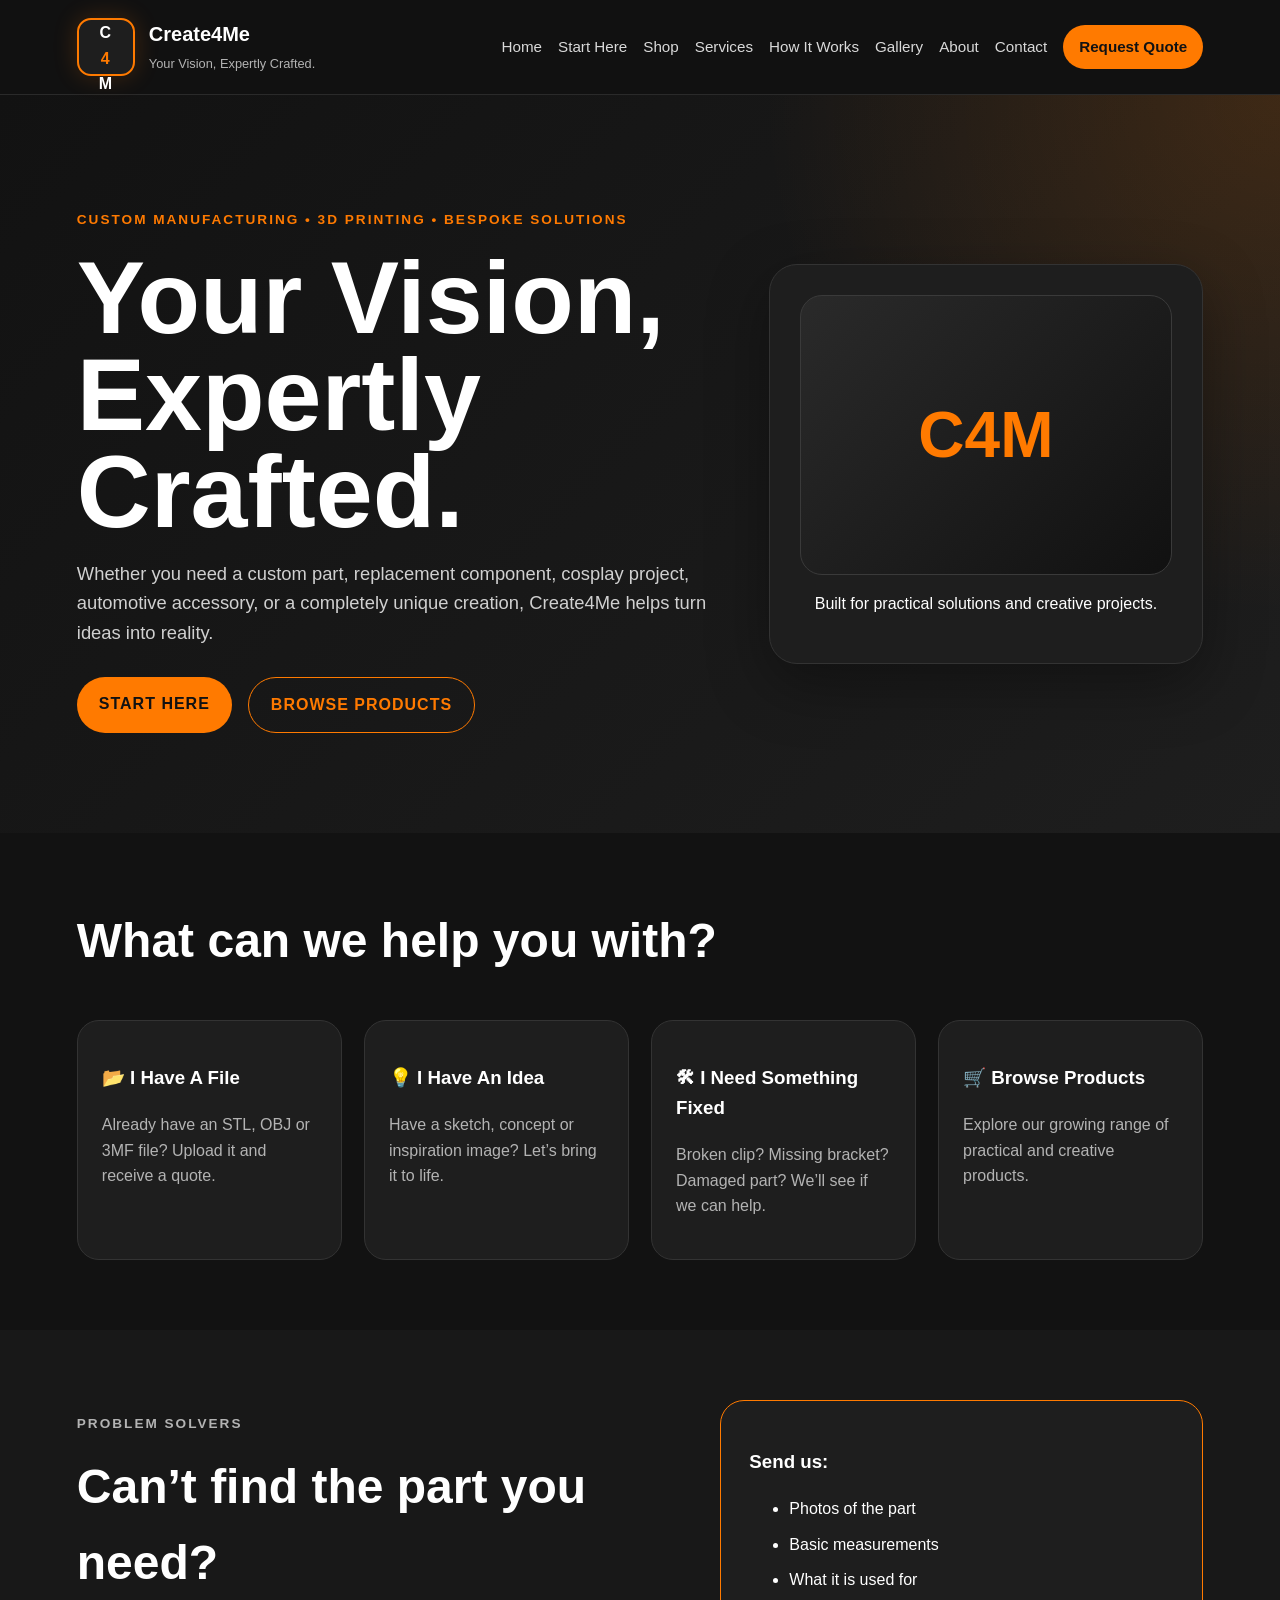
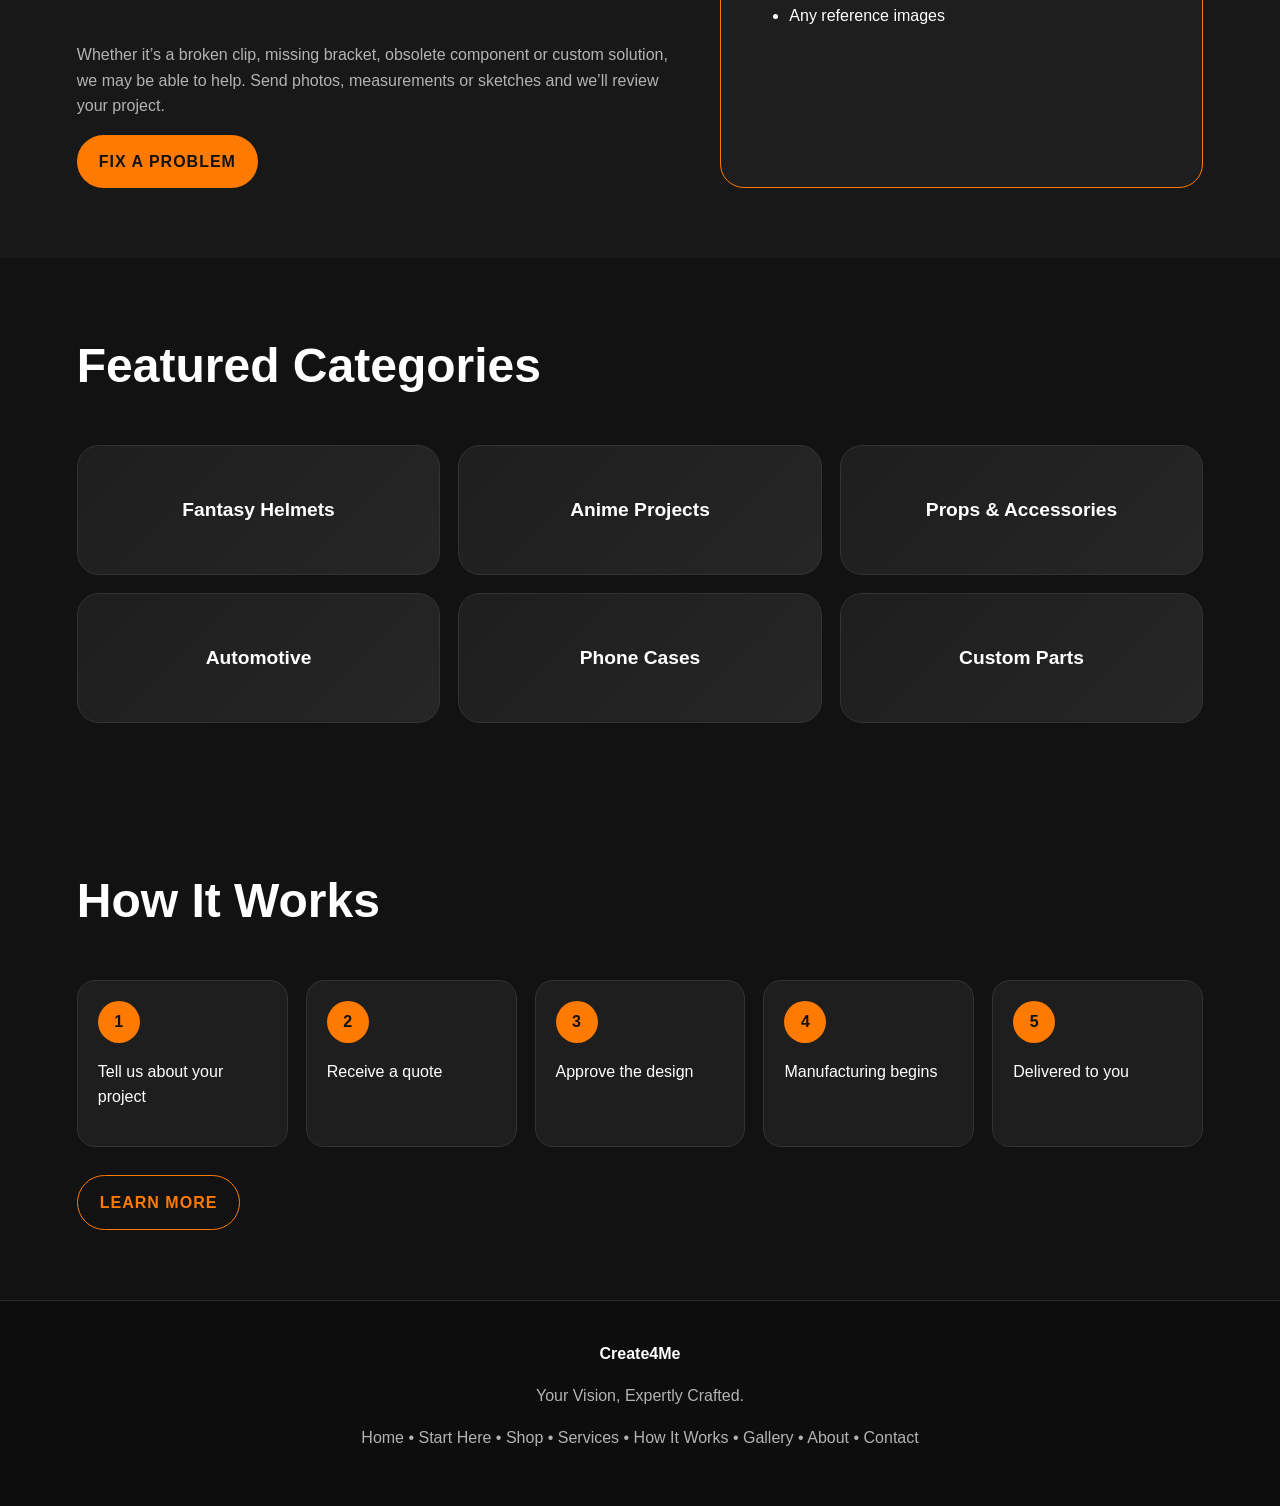
==== index.html @ 30a26f5a "Add files via upload" ====
<!DOCTYPE html>
<html lang="en">
<head>
  <meta charset="UTF-8" />
  <meta name="viewport" content="width=device-width, initial-scale=1.0" />
  <title>Create4Me | Your Vision, Expertly Crafted</title>
  <link rel="stylesheet" href="style.css" />
</head>
<body>
  <header class="site-header">
    <a href="index.html" class="brand">
      <div class="logo-mark">C<span>4</span>M</div>
      <div>
        <strong>Create4Me</strong>
        <small>Your Vision, Expertly Crafted.</small>
      </div>
    </a>

    <nav class="nav">
      <a href="index.html">Home</a>
      <a href="start-here.html">Start Here</a>
      <a href="shop.html">Shop</a>
      <a href="services.html">Services</a>
      <a href="how-it-works.html">How It Works</a>
      <a href="gallery.html">Gallery</a>
      <a href="about.html">About</a>
      <a href="contact.html">Contact</a>
      <a href="quote.html" class="quote-btn">Request Quote</a>
    </nav>
  </header>

  <main>
    <section class="hero">
      <div class="hero-content">
        <p class="eyebrow">Custom Manufacturing • 3D Printing • Bespoke Solutions</p>
        <h1>Your Vision,<br>Expertly Crafted.</h1>
        <p class="hero-text">
          Whether you need a custom part, replacement component, cosplay project,
          automotive accessory, or a completely unique creation, Create4Me helps
          turn ideas into reality.
        </p>
        <div class="hero-actions">
          <a href="start-here.html" class="btn primary">Start Here</a>
          <a href="shop.html" class="btn secondary">Browse Products</a>
        </div>
      </div>
      <div class="hero-card">
        <div class="mock-product">C4M</div>
        <p>Built for practical solutions and creative projects.</p>
      </div>
    </section>

    <section class="section">
      <h2>What can we help you with?</h2>
      <div class="card-grid four">
        <a class="card" href="quote.html">
          <h3>📂 I Have A File</h3>
          <p>Already have an STL, OBJ or 3MF file? Upload it and receive a quote.</p>
        </a>
        <a class="card" href="quote.html">
          <h3>💡 I Have An Idea</h3>
          <p>Have a sketch, concept or inspiration image? Let’s bring it to life.</p>
        </a>
        <a class="card" href="problem-solvers.html">
          <h3>🛠 I Need Something Fixed</h3>
          <p>Broken clip? Missing bracket? Damaged part? We’ll see if we can help.</p>
        </a>
        <a class="card" href="shop.html">
          <h3>🛒 Browse Products</h3>
          <p>Explore our growing range of practical and creative products.</p>
        </a>
      </div>
    </section>

    <section class="section split">
      <div>
        <p class="eyebrow">Problem Solvers</p>
        <h2>Can’t find the part you need?</h2>
        <p>
          Whether it’s a broken clip, missing bracket, obsolete component or custom
          solution, we may be able to help. Send photos, measurements or sketches
          and we’ll review your project.
        </p>
        <a href="problem-solvers.html" class="btn primary">Fix A Problem</a>
      </div>
      <div class="highlight-box">
        <h3>Send us:</h3>
        <ul>
          <li>Photos of the part</li>
          <li>Basic measurements</li>
          <li>What it is used for</li>
          <li>Any reference images</li>
        </ul>
      </div>
    </section>

    <section class="section">
      <h2>Featured Categories</h2>
      <div class="category-grid">
        <a href="shop.html" class="category">Fantasy Helmets</a>
        <a href="shop.html" class="category">Anime Projects</a>
        <a href="shop.html" class="category">Props & Accessories</a>
        <a href="shop.html" class="category">Automotive</a>
        <a href="shop.html" class="category">Phone Cases</a>
        <a href="shop.html" class="category">Custom Parts</a>
      </div>
    </section>

    <section class="section">
      <h2>How It Works</h2>
      <div class="steps">
        <div><span>1</span><p>Tell us about your project</p></div>
        <div><span>2</span><p>Receive a quote</p></div>
        <div><span>3</span><p>Approve the design</p></div>
        <div><span>4</span><p>Manufacturing begins</p></div>
        <div><span>5</span><p>Delivered to you</p></div>
      </div>
      <a href="how-it-works.html" class="btn secondary center">Learn More</a>
    </section>
  </main>

  <footer class="footer">
    <strong>Create4Me</strong>
    <p>Your Vision, Expertly Crafted.</p>
    <p>Home • Start Here • Shop • Services • How It Works • Gallery • About • Contact</p>
  </footer>
</body>
</html>
---- style.css ----
* {
  box-sizing: border-box;
}

body {
  margin: 0;
  font-family: Arial, Helvetica, sans-serif;
  background: #121212;
  color: #ffffff;
  line-height: 1.6;
}

a {
  color: inherit;
  text-decoration: none;
}

.site-header {
  display: flex;
  justify-content: space-between;
  align-items: center;
  padding: 18px 6%;
  background: rgba(18, 18, 18, 0.95);
  border-bottom: 1px solid #2a2a2a;
  position: sticky;
  top: 0;
  z-index: 10;
}

.brand {
  display: flex;
  align-items: center;
  gap: 14px;
}

.logo-mark {
  width: 58px;
  height: 58px;
  border: 2px solid #ff7a00;
  display: grid;
  place-items: center;
  font-weight: 900;
  letter-spacing: 1px;
  border-radius: 14px;
  background: #1e1e1e;
  box-shadow: 0 0 25px rgba(255, 122, 0, 0.2);
}

.logo-mark span {
  color: #ff7a00;
}

.brand strong {
  display: block;
  font-size: 1.25rem;
}

.brand small {
  color: #b3b3b3;
  font-size: 0.8rem;
}

.nav {
  display: flex;
  align-items: center;
  gap: 16px;
  font-size: 0.95rem;
}

.nav a {
  color: #d9d9d9;
}

.nav a:hover {
  color: #ff7a00;
}

.quote-btn {
  background: #ff7a00;
  color: #121212 !important;
  padding: 10px 16px;
  border-radius: 999px;
  font-weight: 700;
}

.hero {
  min-height: 82vh;
  display: grid;
  grid-template-columns: 1.2fr 0.8fr;
  gap: 40px;
  align-items: center;
  padding: 70px 6%;
  background:
    radial-gradient(circle at top right, rgba(255, 122, 0, 0.16), transparent 35%),
    linear-gradient(135deg, #121212, #1e1e1e);
}

.eyebrow {
  color: #ff7a00;
  text-transform: uppercase;
  letter-spacing: 2px;
  font-size: 0.85rem;
  font-weight: 700;
}

.hero h1 {
  font-size: clamp(3rem, 8vw, 6.5rem);
  line-height: 0.95;
  margin: 18px 0;
}

.hero-text {
  max-width: 650px;
  color: #d0d0d0;
  font-size: 1.15rem;
}

.hero-actions {
  display: flex;
  gap: 16px;
  margin-top: 30px;
  flex-wrap: wrap;
}

.btn {
  display: inline-block;
  padding: 14px 22px;
  border-radius: 999px;
  font-weight: 800;
  text-transform: uppercase;
  letter-spacing: 1px;
}

.primary {
  background: #ff7a00;
  color: #121212;
}

.secondary {
  border: 1px solid #ff7a00;
  color: #ff7a00;
}

.hero-card {
  background: #1e1e1e;
  border: 1px solid #333;
  border-radius: 28px;
  padding: 30px;
  text-align: center;
  box-shadow: 0 20px 60px rgba(0,0,0,0.35);
}

.mock-product {
  height: 280px;
  border-radius: 22px;
  display: grid;
  place-items: center;
  font-size: 4rem;
  font-weight: 900;
  color: #ff7a00;
  background:
    linear-gradient(135deg, #2a2a2a, #111),
    radial-gradient(circle, rgba(255,122,0,0.2), transparent);
  border: 1px solid #3a3a3a;
}

.section {
  padding: 70px 6%;
}

.section h2 {
  font-size: clamp(2rem, 4vw, 3rem);
  margin-top: 0;
}

.card-grid {
  display: grid;
  gap: 22px;
}

.card-grid.four {
  grid-template-columns: repeat(4, 1fr);
}

.card {
  background: #1e1e1e;
  border: 1px solid #333;
  border-radius: 22px;
  padding: 24px;
  transition: 0.2s ease;
}

.card:hover {
  transform: translateY(-5px);
  border-color: #ff7a00;
}

.card p,
.split p,
.footer p {
  color: #b3b3b3;
}

.split {
  display: grid;
  grid-template-columns: 1fr 0.8fr;
  gap: 40px;
  background: #181818;
}

.highlight-box {
  background: #1e1e1e;
  border: 1px solid #ff7a00;
  border-radius: 24px;
  padding: 28px;
}

.highlight-box li {
  margin-bottom: 10px;
}

.category-grid {
  display: grid;
  grid-template-columns: repeat(3, 1fr);
  gap: 18px;
}

.category {
  min-height: 130px;
  background: linear-gradient(135deg, #1e1e1e, #262626);
  border: 1px solid #333;
  border-radius: 22px;
  display: grid;
  place-items: center;
  text-align: center;
  font-size: 1.2rem;
  font-weight: 800;
}

.category:hover {
  border-color: #ff7a00;
  color: #ff7a00;
}

.steps {
  display: grid;
  grid-template-columns: repeat(5, 1fr);
  gap: 18px;
  margin-bottom: 28px;
}

.steps div {
  background: #1e1e1e;
  border-radius: 18px;
  padding: 20px;
  border: 1px solid #333;
}

.steps span {
  display: inline-grid;
  place-items: center;
  width: 42px;
  height: 42px;
  background: #ff7a00;
  color: #121212;
  border-radius: 50%;
  font-weight: 900;
}

.center {
  margin: 0 auto;
}

.footer {
  padding: 40px 6%;
  background: #0d0d0d;
  border-top: 1px solid #2a2a2a;
  text-align: center;
}

.page-hero {
  padding: 70px 6% 30px;
  background: linear-gradient(135deg, #121212, #1e1e1e);
}

.page-hero h1 {
  font-size: clamp(2.5rem, 6vw, 5rem);
  margin-bottom: 10px;
}

.form {
  max-width: 850px;
  margin: 0 auto;
  background: #1e1e1e;
  border: 1px solid #333;
  border-radius: 24px;
  padding: 28px;
}

.form label {
  display: block;
  margin-top: 18px;
  font-weight: 700;
}

.form input,
.form textarea,
.form select {
  width: 100%;
  margin-top: 8px;
  padding: 14px;
  border-radius: 12px;
  border: 1px solid #444;
  background: #121212;
  color: #fff;
}

.form textarea {
  min-height: 140px;
}

.form button {
  margin-top: 22px;
  border: none;
  cursor: pointer;
}

@media (max-width: 950px) {
  .site-header {
    align-items: flex-start;
    flex-direction: column;
    gap: 16px;
  }

  .nav {
    flex-wrap: wrap;
  }

  .hero,
  .split {
    grid-template-columns: 1fr;
  }

  .card-grid.four,
  .category-grid,
  .steps {
    grid-template-columns: 1fr 1fr;
  }
}

@media (max-width: 600px) {
  .card-grid.four,
  .category-grid,
  .steps {
    grid-template-columns: 1fr;
  }

  .hero {
    padding-top: 40px;
  }

  .mock-product {
    height: 180px;
  }
}
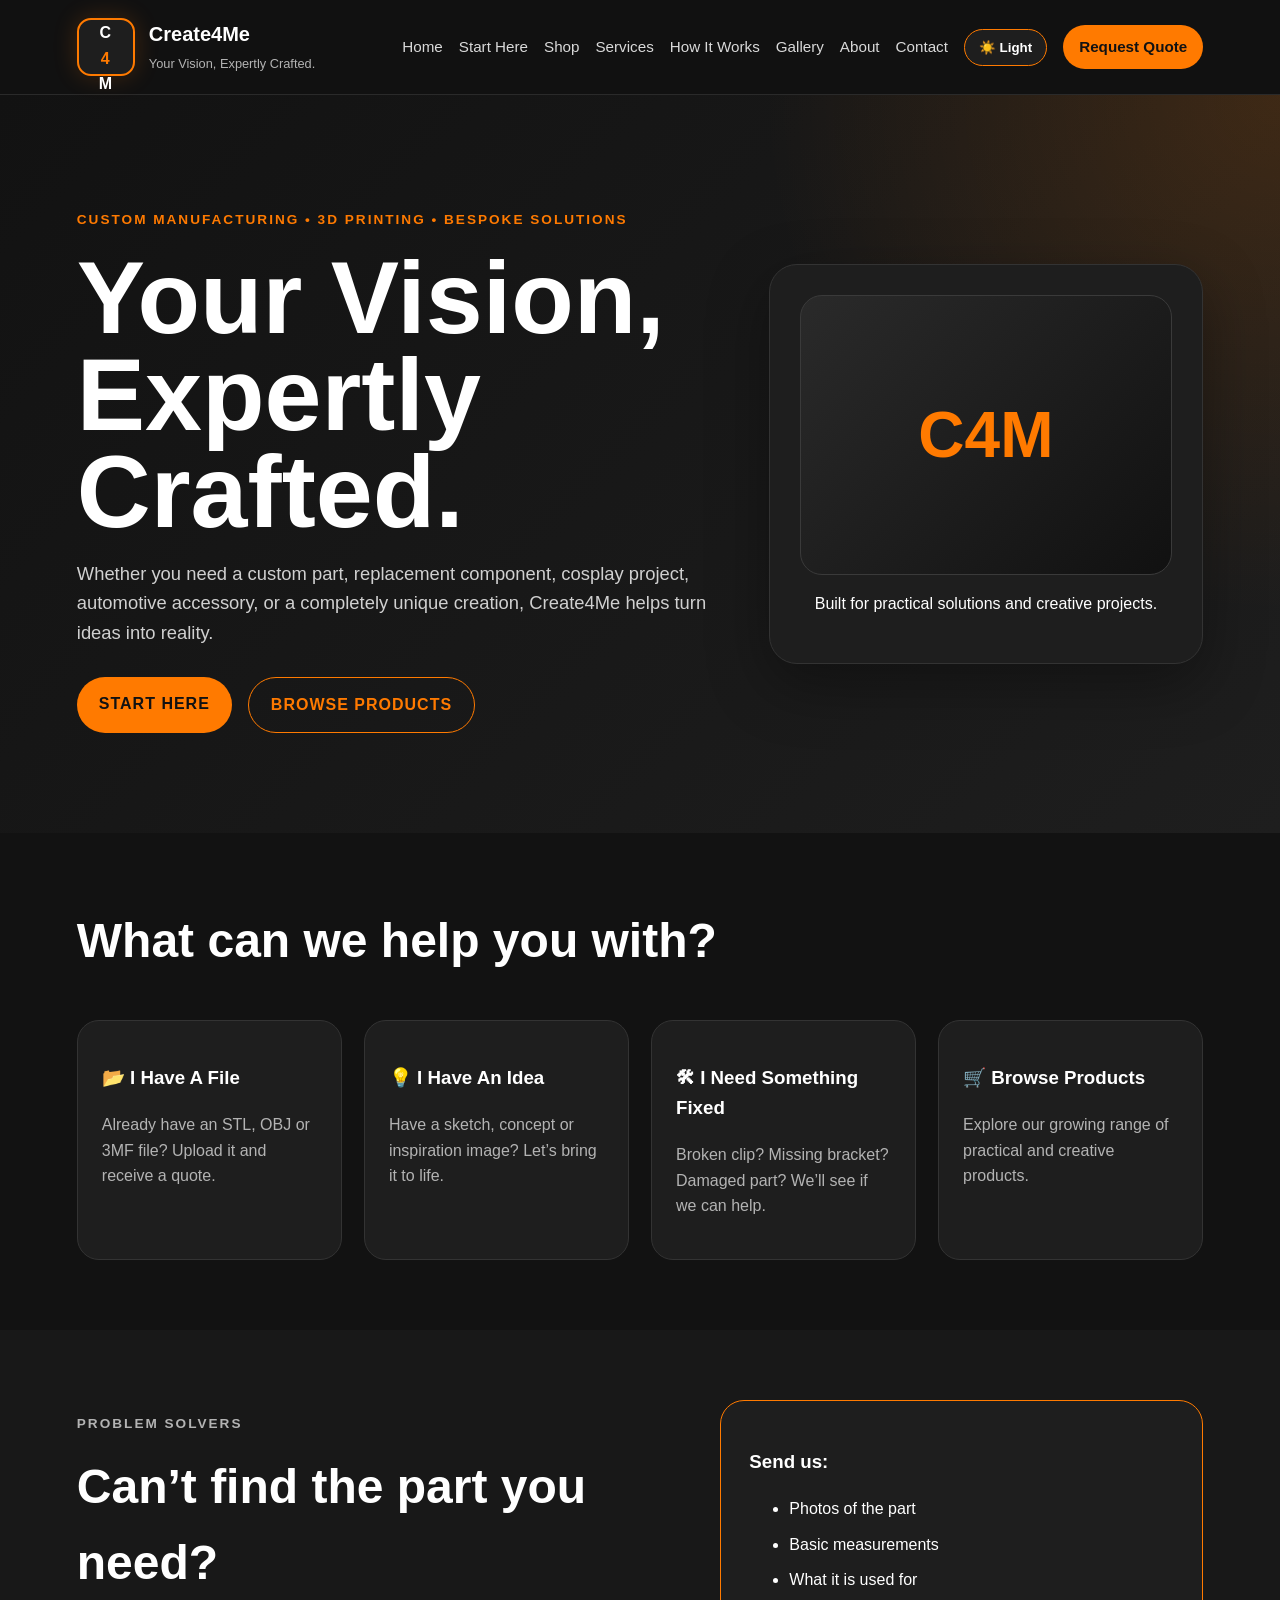
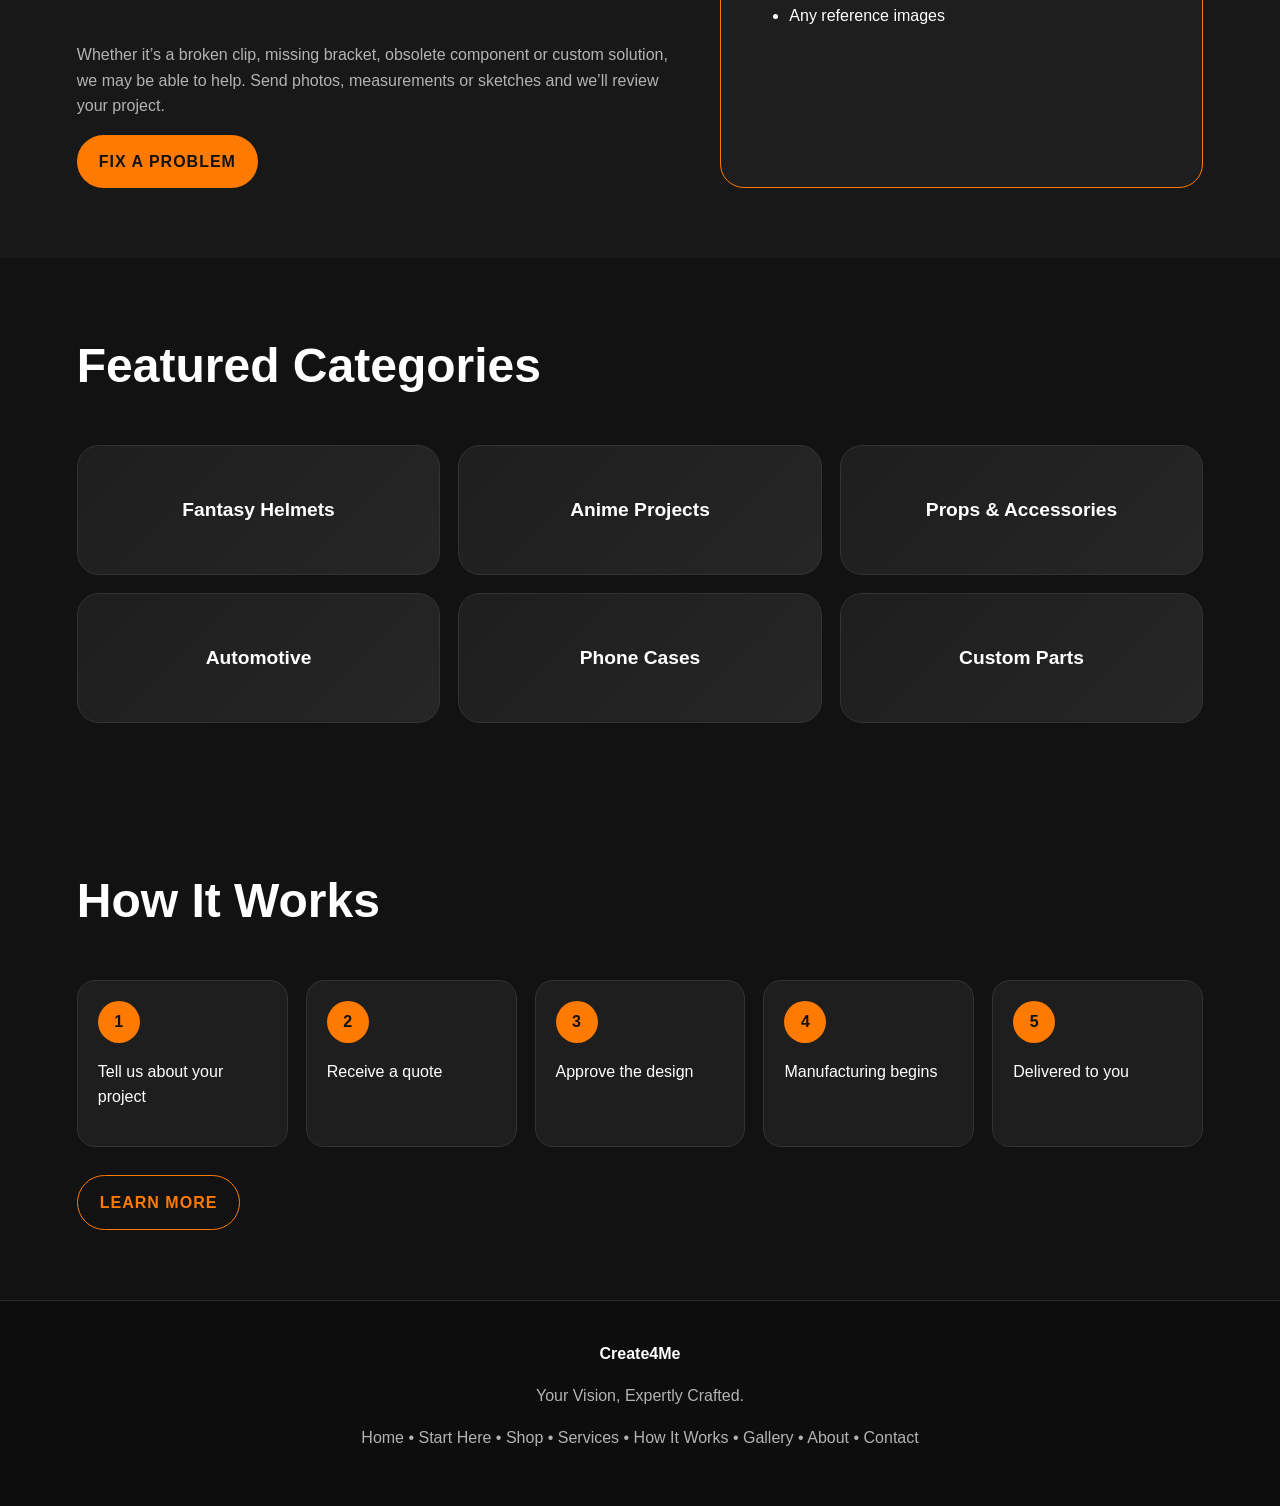
==== commit 51e97af3: "Add files via upload" ====
--- a/index.html
+++ b/index.html
@@ -25,6 +25,7 @@
       <a href="gallery.html">Gallery</a>
       <a href="about.html">About</a>
       <a href="contact.html">Contact</a>
+      <button id="themeToggle" class="theme-toggle" type="button">☀️ Light</button>
       <a href="quote.html" class="quote-btn">Request Quote</a>
     </nav>
   </header>
@@ -124,5 +125,6 @@
     <p>Your Vision, Expertly Crafted.</p>
     <p>Home • Start Here • Shop • Services • How It Works • Gallery • About • Contact</p>
   </footer>
+  <script src="script.js"></script>
 </body>
 </html>
--- a/style.css
+++ b/style.css
@@ -363,3 +363,109 @@
     height: 180px;
   }
 }
+
+
+/* Theme toggle button */
+.theme-toggle {
+  background: #1e1e1e;
+  color: #ffffff;
+  border: 1px solid #ff7a00;
+  padding: 10px 14px;
+  border-radius: 999px;
+  font-weight: 700;
+  cursor: pointer;
+}
+
+.theme-toggle:hover {
+  background: #ff7a00;
+  color: #121212;
+}
+
+/* Light mode theme */
+body.light-mode {
+  background: #f7f7f7;
+  color: #121212;
+}
+
+body.light-mode .site-header {
+  background: rgba(255, 255, 255, 0.96);
+  border-bottom: 1px solid #dddddd;
+}
+
+body.light-mode .logo-mark,
+body.light-mode .hero-card,
+body.light-mode .card,
+body.light-mode .highlight-box,
+body.light-mode .steps div,
+body.light-mode .form {
+  background: #ffffff;
+  border-color: #dddddd;
+  color: #121212;
+}
+
+body.light-mode .hero {
+  background:
+    radial-gradient(circle at top right, rgba(255, 122, 0, 0.14), transparent 35%),
+    linear-gradient(135deg, #ffffff, #eeeeee);
+}
+
+body.light-mode .split {
+  background: #eeeeee;
+}
+
+body.light-mode .mock-product {
+  background:
+    linear-gradient(135deg, #ffffff, #e7e7e7),
+    radial-gradient(circle, rgba(255,122,0,0.2), transparent);
+  border-color: #dddddd;
+}
+
+body.light-mode .category {
+  background: linear-gradient(135deg, #ffffff, #eeeeee);
+  border-color: #dddddd;
+  color: #121212;
+}
+
+body.light-mode .category:hover {
+  border-color: #ff7a00;
+  color: #ff7a00;
+}
+
+body.light-mode .brand small,
+body.light-mode .card p,
+body.light-mode .split p,
+body.light-mode .footer p,
+body.light-mode .hero-text {
+  color: #555555;
+}
+
+body.light-mode .nav a {
+  color: #222222;
+}
+
+body.light-mode .nav a:hover {
+  color: #ff7a00;
+}
+
+body.light-mode .footer {
+  background: #ffffff;
+  border-top: 1px solid #dddddd;
+}
+
+body.light-mode .theme-toggle {
+  background: #ffffff;
+  color: #121212;
+}
+
+body.light-mode .theme-toggle:hover {
+  background: #ff7a00;
+  color: #121212;
+}
+
+body.light-mode .form input,
+body.light-mode .form textarea,
+body.light-mode .form select {
+  background: #ffffff;
+  color: #121212;
+  border-color: #cccccc;
+}
